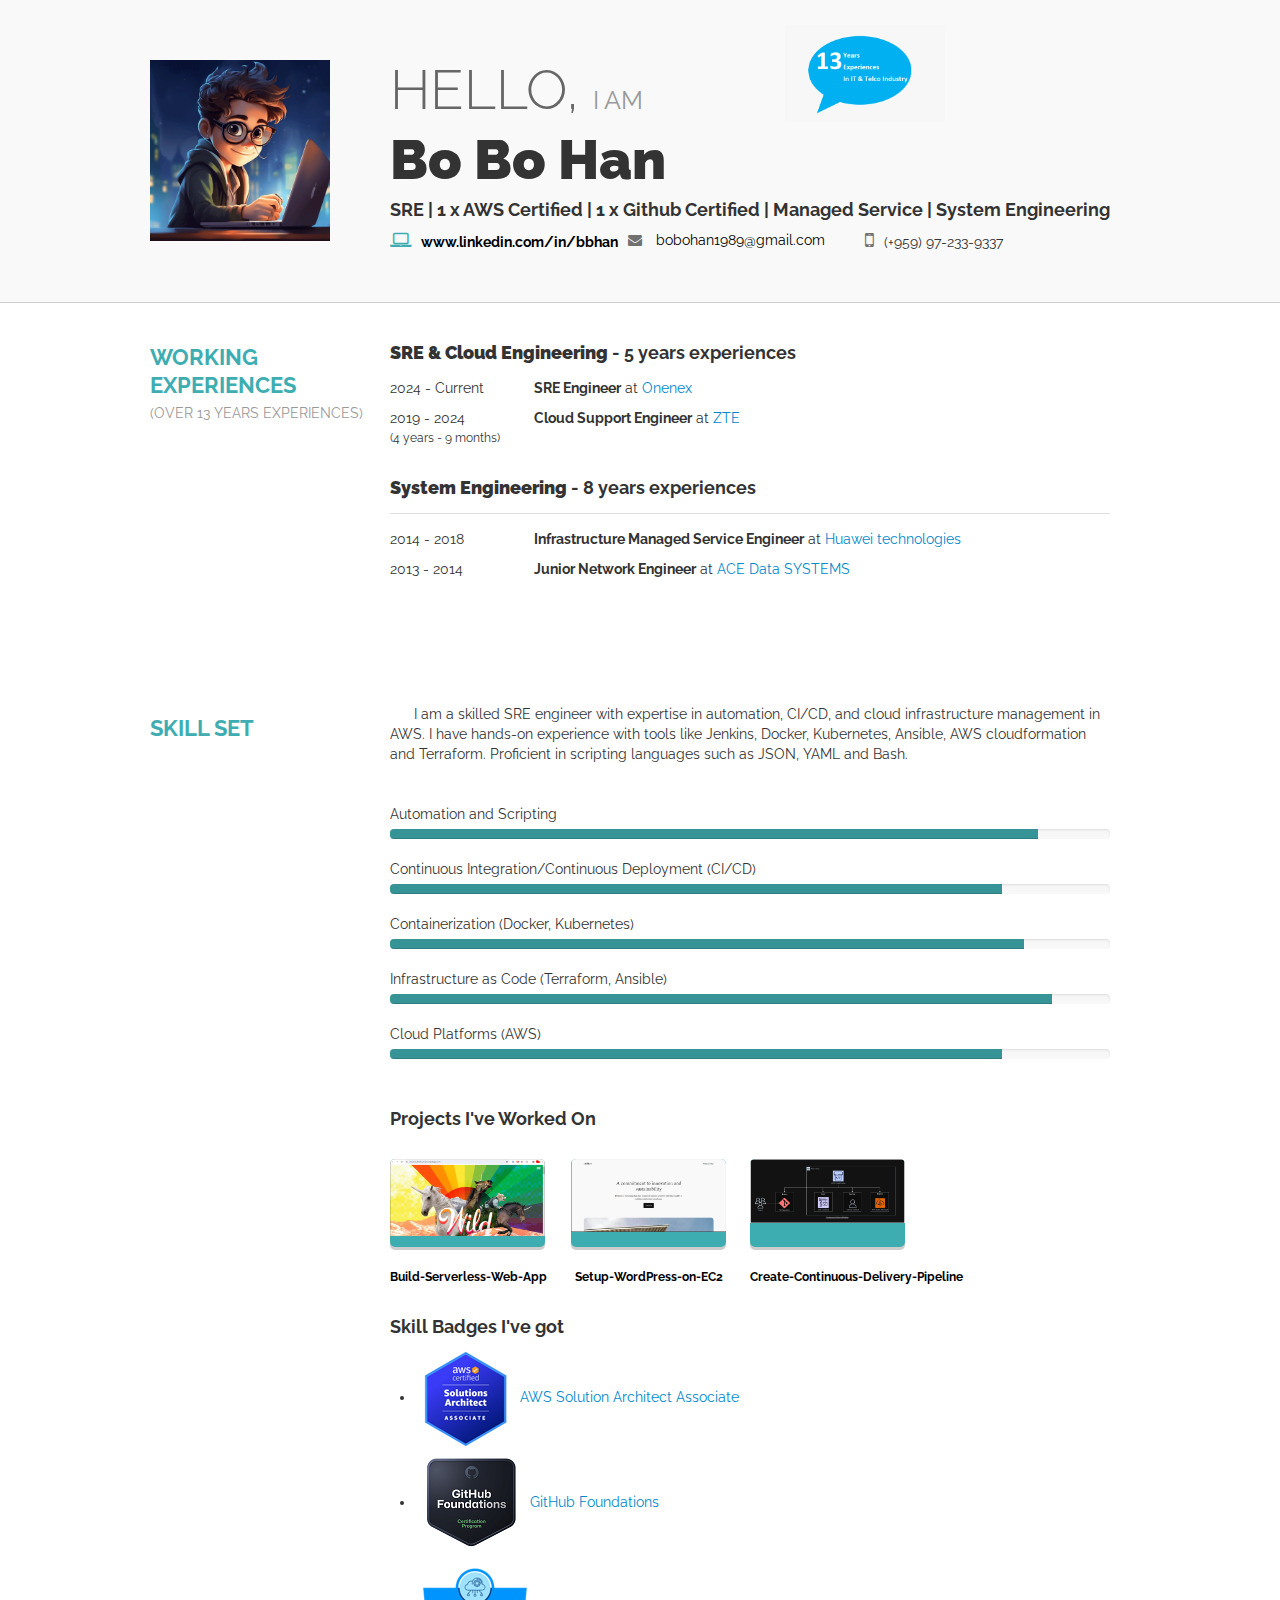
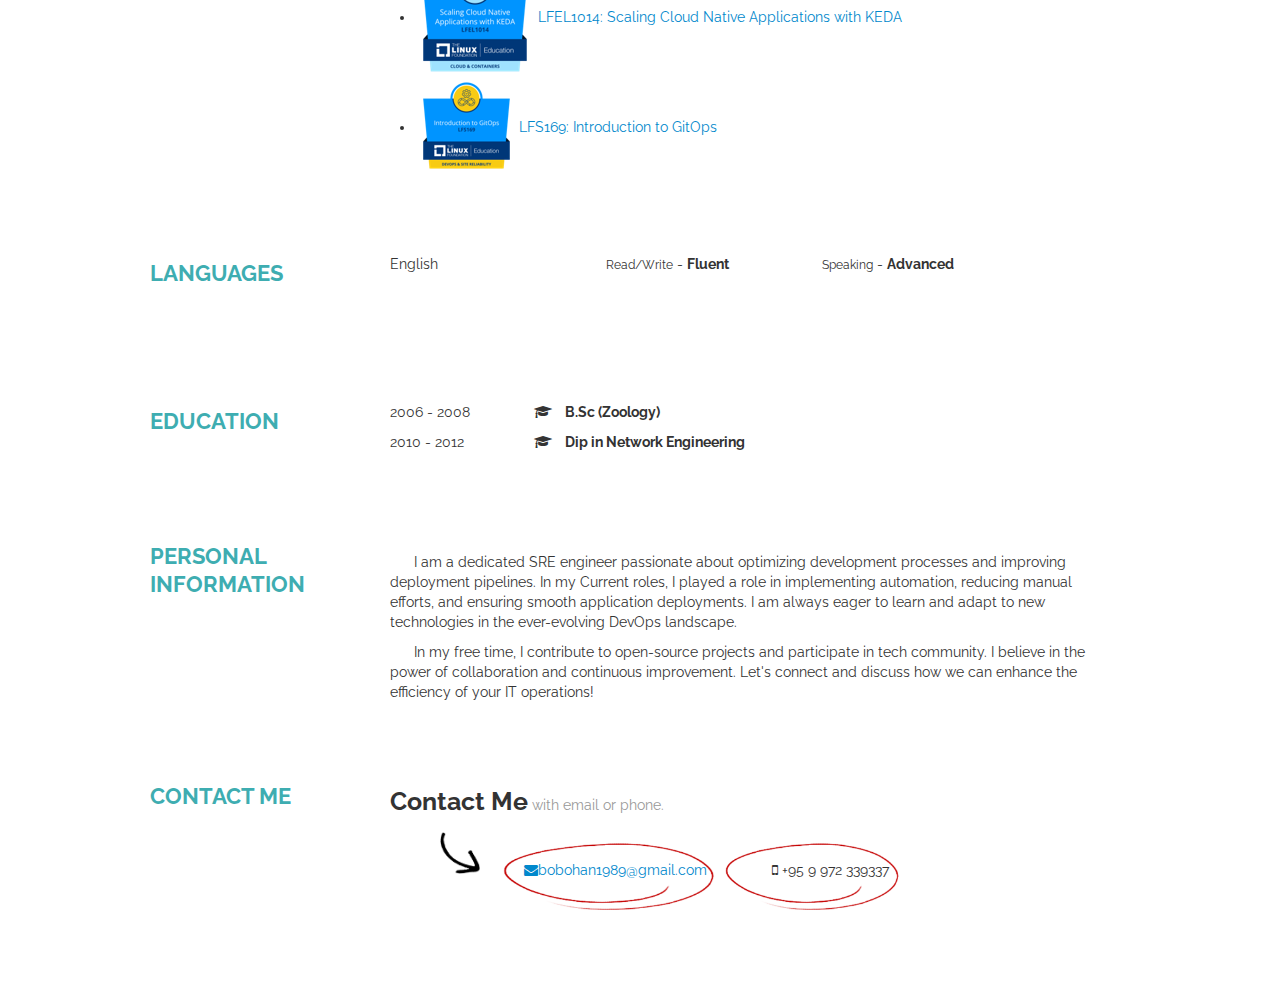
==== index.html @ 857ba601 "first commit" ====
<!DOCTYPE html
    PUBLIC "-//W3C//DTD XHTML 1.0 Transitional//EN" "http://www.w3.org/TR/xhtml1/DTD/xhtml1-transitional.dtd">
<html xmlns="http://www.w3.org/1999/xhtml">

<head>
    <meta http-equiv="Content-Type" content="text/html; charset=UTF-8" />
    <link rel="icon" href="favicon.ico" />
    <link rel="apple-touch-icon" href="logo192.png" />
    <link rel="manifest" href="manifest.json" />

    <title>Bo Bo Han - Resume (SRE Engineer)</title>
    <meta name="keywords" content="Resume, SRE Engineer, Bo Bo Han, IT Professional" />
    <meta name="description"
        content="Hello, I'm Bo Bo Han. This is my latest resume, showcasing my experience and skills as a Site Reliability Engineer. Feel free to contact me. Thank you for visiting :).">

    <link rel="stylesheet" href="css/resume.css?v=1.0.0" />
    <link rel="stylesheet" href="css/animate.css" />
    <link rel="stylesheet" href="css/bootstrap.css" />
    <link rel="stylesheet" href="css/font-awesome.css" />
    <link href='http://fonts.googleapis.com/css?family=Raleway:400,300,700,900,600' rel='stylesheet' type='text/css'>
</head>

<body>
    <div class="header">
        <div class="container">
            <div class="row">
                <div class="col-md-12">
                    <div class="leftcontent-wrapper">
                        <img src="img/aboutme.png" />
                    </div>
                    <div class="rightcontent-wrapper">
                        <div class="experience-bubble"><img src="img/experience-bubble.png" /></div>
                        <h1 class="hello">Hello, <small>I am</small></h1>
                        <h1 class="name">Bo Bo Han</h1>
                        <h4> SRE | 1 x AWS Certified | 1 x Github Certified | Managed Service | System Engineering </h4>
                        <div class="contact-wrapper">
                           <div class="content"><a href="https://www.linkedin.com/in/bbhan/" target="_blank"> <i
                                        class="fa fa-laptop"></i><strong>www.linkedin.com/in/bbhan</strong></a></div>
                            <div class="content"><a href="mailto:bobohan1989@gmail.com"> <i class="fa fa-envelope"></i>
                                    bobohan1989@gmail.com</a></div>
                            <div class="content"><i class="fa fa-mobile"></i>(+959) 97-233-9337</div>
                            <div class="clearfix"></div>
                        </div>
                    </div>
                    <div class="clearfix"></div>
                </div>
            </div>
        </div>
    </div>

    <div class="container">
        <div class="row">
            <div class="col-md-12">

                <!-- Working Experience //-->
                <div class="content-section fadeInLeft">
                    <div class="leftcontent-wrapper">
                        <h4 class="content-title">
                            Working <br />Experiences <br /><small>(Over 13 Years Experiences)</small>
                        </h4>
                    </div>

                    <div class="rightcontent-wrapper">
                        <div class="devops-experiences">
                            <h4><b>SRE & Cloud Engineering </b> - 5 years experiences </h4>
                            <ul class="two-columns-list">
                                <li>
                                    <div class="years">2024 - Current</div>
                                    <div class="company-name"><strong>SRE Engineer</strong> at <a
                                            href="https://www.onenex.co">Onenex</a></div>
                                    <div class="clearfix"></div>
                                </li>
                                <li>
                                    <div class="years">2019 - 2024<br /><small>(4 years - 9 months)</small></div>
                                    <div class="company-name"><strong>Cloud Support Engineer</strong> at <a
                                            href="https://zte.com.cn">ZTE</a> </div>
                                    <div class="clearfix"></div>
                                </li>
                            </ul>
                        </div>
                        <div class="it-experiences">
                            <h4><b>System Engineering</b> - 8 years experiences</h4>
                            <ul class="two-columns-list">
                                <li>
                                    <div class="years">2014 - 2018</div>
                                    <div class="company-name"><strong>Infrastructure Managed Service Engineer</strong> at <a
                                            href="https://huawei.com/">Huawei technologies</a></div>
                                    <div class="clearfix"></div>
                                </li>
                                <li>
                                    <div class="years">2013 - 2014</div>
                                    <div class="company-name"><strong>Junior Network Engineer</strong> at <a
                                            href="https://acedatasystems.com/">ACE Data SYSTEMS</a></div>
                                    <div class="clearfix"></div>
                                </li>
                            </ul>
                        </div>
                    </div>
                    <div class="clearfix"></div>
                </div>

                <!-- Skill set //-->
                <div class="content-section page-break">
                    <div class="leftcontent-wrapper">
                        <h4 class="content-title">
                            Skill set
                        </h4>
                    </div>

                    <div class="rightcontent-wrapper">
                        <p>
                            &nbsp; &nbsp; &nbsp; I am a skilled SRE engineer with expertise in automation,
                            CI/CD, and cloud infrastructure management in AWS. I have hands-on experience
                            with tools like Jenkins, Docker, Kubernetes, Ansible, AWS cloudformation and Terraform. Proficient in scripting
                            languages such as JSON, YAML and Bash.
                        </p>
                        <ul class="skill-metrics">
                            <li>
                                <label>Automation and Scripting</label>
                                <div class="progress progress-info">
                                    <div class="bar" style="width: 90%;"></div>
                                </div>
                            </li>
                            <li>
                                <label>Continuous Integration/Continuous Deployment (CI/CD)</label>
                                <div class="progress progress-info">
                                    <div class="bar" style="width: 85%;"></div>
                                </div>
                            </li>
                            <li>
                                <label>Containerization (Docker, Kubernetes)</label>
                                <div class="progress progress-info">
                                    <div class="bar" style="width: 88%;"></div>
                                </div>
                            </li>
                            <li>
                                <label>Infrastructure as Code (Terraform, Ansible)</label>
                                <div class="progress progress-info">
                                    <div class="bar" style="width: 92%;"></div>
                                </div>
                            </li>
                            <li>
                                <label>Cloud Platforms (AWS)</label>
                                <div class="progress progress-info">
                                    <div class="bar" style="width: 85%;"></div>
                                </div>
                            </li>
                        </ul>
                        <br />
                        <h4>Projects I've Worked On</h4>
                        <ul class="experience-list">
                            <li>
                                <a href="https://github.com/bobohan777/Build-Serverless-Web-App.git" target="_blank" class="img-wrapper">
                                    <img src="img/leetdev.png" />
                                </a>
                                <a href="https://github.com/bobohan777/Build-Serverless-Web-App.git" target="_blank">Build-Serverless-Web-App</a>
                            </li>
                            <li>
                                <a href="https://github.com/bobohan777/Setup-WordPress-on-EC2.git" target="_blank" class="img-wrapper">
                                    <img src="img/coronahelpmm.png" />
                                </a>
                                <a href="https://github.com/bobohan777/Setup-WordPress-on-EC2.git" target="_blank">Setup-WordPress-on-EC2</a>
                            </li>
                            <li>
                                <a href="https://github.com/bobohan777/Create-Continuous-Delivery-Pipeline.git" target="_blank" class="img-wrapper">
                                    <img src="img/mmunicode.png" />
                                </a>
                                <a href="https://github.com/bobohan777/Create-Continuous-Delivery-Pipeline.git" target="_blank">Create-Continuous-Delivery-Pipeline</a>
                            </li>
                        </ul>
                    </ul>
                    <br />
                    <h4>Skill Badges I've got</h4>
                    <ul class="Skill Badges">
                        <li>
                            <a href="https://www.credly.com/badges/03fb83b4-a9bb-4b6f-be5e-465e3edf1c02" target="_blank" class="img-wrapper">
                                <img src="img/saa.png" />
                            </a>
                            <a href="https://www.credly.com/badges/03fb83b4-a9bb-4b6f-be5e-465e3edf1c02" target="_blank">AWS Solution Architect Associate</a>
                        </li>
                        <li>
                            <a href="https://www.credly.com/badges/f5706eeb-5085-489d-ba36-c2495076cd00" target="_blank" class="img-wrapper">
                                <img src="img/ghf.png" />
                            </a>
                            <a href="https://www.credly.com/badges/f5706eeb-5085-489d-ba36-c2495076cd00" target="_blank">GitHub Foundations</a>
                        </li>
                        <li>
                            <a href="https://www.credly.com/badges/17815586-6fd0-4946-addd-3886fb50d069" target="_blank" class="img-wrapper">
                                <img src="img/scna.png" />
                            </a>
                            <a href="https://www.credly.com/badges/17815586-6fd0-4946-addd-3886fb50d069" target="_blank">LFEL1014: Scaling Cloud Native Applications with KEDA</a>
                        </li>
                        <li>
                            <a href="https://www.credly.com/badges/63108f53-55d9-424e-b134-520d7c746cb9" target="_blank" class="img-wrapper">
                                <img src="img/gitops.png" />
                            </a>
                            <a href="https://www.credly.com/badges/63108f53-55d9-424e-b134-520d7c746cb9" target="_blank">LFS169: Introduction to GitOps</a>
                        </li>
                    </ul>
                    </div>
                    <div class="clearfix"></div>
                </div>

                <!-- Languages //-->
                <div class="content-section">
                    <div class="leftcontent-wrapper">
                        <h4 class="content-title">
                            Languages
                        </h4>
                    </div>

                    <div class="rightcontent-wrapper">
                        <ul class="two-columns-list language-list">
                            <li>
                                <div class="pull-left language">English</div>
                                <div class="pull-left language"><small>Read/Write</small> - <strong>Fluent</strong></div>
                                <div class="pull-left language"><small>Speaking</small> - <strong>Advanced</strong></div>
                                <div class="clearfix"></div>
                            </li>
                            
                        </ul>
                    </div>
                    <div class="clearfix"></div>
                </div>

                <!-- Education //-->
                <div class="content-section page-break">
                    <div class="leftcontent-wrapper">
                        <h4 class="content-title">
                            Education
                        </h4>
                    </div>

                    <div class="rightcontent-wrapper">
                        <ul class="two-columns-list education">
                            <li>
                            <div class="years">2006 - 2008</div>
                            <div class="company-name"><strong><i class="fa fa-graduation-cap"></i> B.Sc (Zoology)</strong></div>
                            </li>

                            <br>
                            <li>
                            
                            <div class="years">2010 - 2012</div>
                            <div class="company-name"><strong><i class="fa fa-graduation-cap"></i> Dip in Network Engineering</strong></div>
                            </li>
                                <div class="clearfix"></div>
                        </br>
                        </ul>
                    </div>
                    <div class="clearfix"></div>
                </div>

                <!-- Personal Information //-->
                <div class="content-section">
                    <div class="leftcontent-wrapper">
                        <h4 class="content-title">
                            Personal <br /> Information
                        </h4>
                    </div>

                    <div class="rightcontent-wrapper">
                        
                        <br>
                        <p>
                            &nbsp; &nbsp; &nbsp; I am a dedicated SRE engineer passionate about optimizing
                            development processes and improving deployment pipelines. In my Current roles, I played a
                            role in implementing automation, reducing manual efforts, and ensuring smooth
                            application deployments. I am always eager to learn and adapt to new technologies in the
                            ever-evolving DevOps landscape.
                        </p>
                        <p>
                            &nbsp; &nbsp; &nbsp; In my free time, I contribute to open-source projects and participate
                            in tech community. I believe in the power of collaboration and continuous improvement. Let's
                            connect and discuss how we can enhance the efficiency of your IT operations!
                        </p>
                    </div>
                    <div class="clearfix"></div>
                </div>

                <!-- Contact Information //-->
                <div class="content-section">
                    <div class="leftcontent-wrapper">
                        <h4 class="content-title">
                            Contact Me
                        </h4>
                    </div>


                    <div class="rightcontent-wrapper">
                        <h3> Contact Me<small> with email or phone.</small></h3>
                        <img src="img/resume-arrow.png" class="resume-arrow" />
                        <img src="img/hand-drawing-circle.png" class="contact-circle" />
                        <div class="salary-contact-wrapper">
                            <div class="email"> &nbsp;<a href="mailto:bobohan1989@gmail.com"><i
                                        class="fa fa-envelope"></i>bobohan1989@gmail.com</a></div>
                            <div class="phone"><i class="fa fa-mobile"></i> +95 9 972 339337</div>
                        </div>
                    </div>
                </div>

            </div>
        </div>
    </div>
    <br /><br /><br /><br />
    <br /><br /><br /><br />
</body>

</html>
---- css/resume.css ----
@charset "UTF-8";
/* CSS Document */
*{
	font-family	: 'Raleway',FontAwesome, sans-serif;
	}
.clearfix{
	clear		: both;
	float		: none !important;
	}
.header{
	background	: #f9f9f9;
	padding		: 50px 0px;
	border-bottom: solid 1px #cdcdcd;
	}
.leftcontent-wrapper{
	position	:relative;
	width		: 25%;
	float		: left;
	}
.leftcontent-wrapper img{
	margin		: 10px 0;
	width		: 180px;
	}
.rightcontent-wrapper{
	position	: relative;
	width		: 75%;
	float		: left;
	}
.rightcontent-wrapper .hello{
	color		: #666666;
	font-size	: 55px;
	line-height	: 60px;
	font-weight	: 300;
	text-transform:uppercase;
	}
.rightcontent-wrapper .hello small{
	font-size	: 25px;
	}
.rightcontent-wrapper .name{
	font-weight	: 900;
	font-size	: 55px;
	line-height	: 60px;
	}
.rightcontent-wrapper h2{
	font-size	: 25px;
	font-weight	: 300;
	text-transform:uppercase;
	padding-left: 1.7em;
	}
.experience-bubble{
	width		: 160px;
	position	: absolute;
	right		: 165px;
	top			: -25px;
	}
.contact-wrapper{
	display		: block;
	}
.contact-wrapper .content{
	width		: 33%;
	float		: left;
	}
.contact-wrapper .content .fa{
	margin-right: 10px;
	}
.contact-wrapper .content .fa-mobile,
.contact-wrapper .content .fa-envelope{
	color		: #717171 !important;
	}
.contact-wrapper .content .fa-mobile,
.contact-wrapper .content .fa-laptop{
	font-size	: 20px;
	
	}
.contact-wrapper .content a{
	color		: #000000
	}
.contact-wrapper .content .fa-laptop{
	color		: #3eadb1;
	}
.content-title{
	color		: #3eadb1;
	font-weight	: bold;
	font-size	: 22px;
	line-height	: 28px;
	text-transform:uppercase;
	}
.content-title small{
	line-height	: 28px;
	}
.content-section{
	margin		: 30px 0 60px 0;
	}
.database-experiences h4,
.it-experiences h4{
	padding		: 15px 0px;
	border-bottom: solid 1px #e0e0e0;	
	}
.database-experiences,
.it-experiences{
	
	margin		: 0 0 20px 0px;
	}
.two-columns-list{
	padding		: 0;
	margin		: 0;
	}
.two-columns-list li{
	list-style	: none;
	padding		: 5px 0px;
	}
.two-columns-list li .years{
	width		: 20%;
	}
.two-columns-list li .years,
.two-columns-list li .company-name{
	float		: left;
	}
	.two-columns-list li .years{
		width		: 20%;
		}
	.two-columns-list li .years,
	.two-columns-list li .company-name{
		float		: left;
		}
.skill-metrics{
	padding		: 0;
	margin		: 40px 0 0 0;
	}
.skill-metrics li{
	list-style	: none;
	}
.skill-metrics li label{
	}
.skill-metrics li .progress{
	height		: 10px;
	}
.skill-metrics li .background-gray{
	}
.skill-metrics li .current-value{
	}
.skill-metrics .progress-info .bar{
	background		: #369497 !important;
	}
	
.language-list li .language{
	width		: 30%;
	float		: left;
	}
.personal-info-list li{
	display		: inlne-block;
	}
.personal-info-list li div{
	margin		: 2px 0px;
	padding		: 0px 0px;
	float		: left;
	width		: 25%;
	}
	
.education .fa{
	margin-right: 10px;
	}
.resume-arrow{
	position	: absolute;
	width		: 40px;
	left		: 50px;
	}
.contact-circle{
	position	: absolute;
	top			: 70px;
	left		: 110px;
	width		: 400px;
	}
.salary-contact-wrapper{
	position	: absolute;
	top			: 88px;
	left		: 130px;
	}
.salary-contact-wrapper > .email,
.salary-contact-wrapper > .phone{
	margin-right: 65px;
	float		: left;
	}
.experience-list{
	padding		: 0;
	margin		: 0;
	}
.experience-list li{
	display		: inline-block;
	margin		: 20px 20px 0 0;	
	}
.experience-list li a{
	display		: block;
	text-align	: center;
	font-size	: 12px;
	color		: #000;
	font-weight	: 700;
	}
.experience-list li .img-wrapper,
.experience-list li a img{
	-webkit-transition: all 400ms ease;
	-moz-transition: all 400ms ease;
	-ms-transition: all 400ms ease;
	-o-transition: all 400ms ease;
	transition: all 400ms ease;
	}
.experience-list li .img-wrapper{
	overflow	: hidden;
	display		: block;
	width		: 155px;
	height		: 88px;
	border-radius: 5px;
	box-shadow	: 0px 3px 0px #ccc;
	background	: #3eadb1;
	margin-bottom :20px;
	}
.experience-list li a:hover img{
	-moz-transform: scale(1.4) rotate(10deg);
	-webkit-transform: scale(1.4) rotate(10deg);
	-o-transform: scale(1.4) rotate(10deg);
	-ms-transform: scale(1.4) rotate(10deg);
	transform: scale(1.4) rotate(10deg);
	}

@media print {
	/* body {transform: scale(.75);} */
	body { 
		/* padding: 70px 100px 30px 70px; */
		padding-top: 30px;
		padding-right: 70px;
		padding-bottom: 30px;
		padding-left: 70px;
	}
	p{
		padding-right: 50px;
	}
	table {page-break-inside: avoid;}
	a:after {
        display: none !important;
    }
}

.page-break{
	page-break-before: always;
	margin-top: 100px;
}
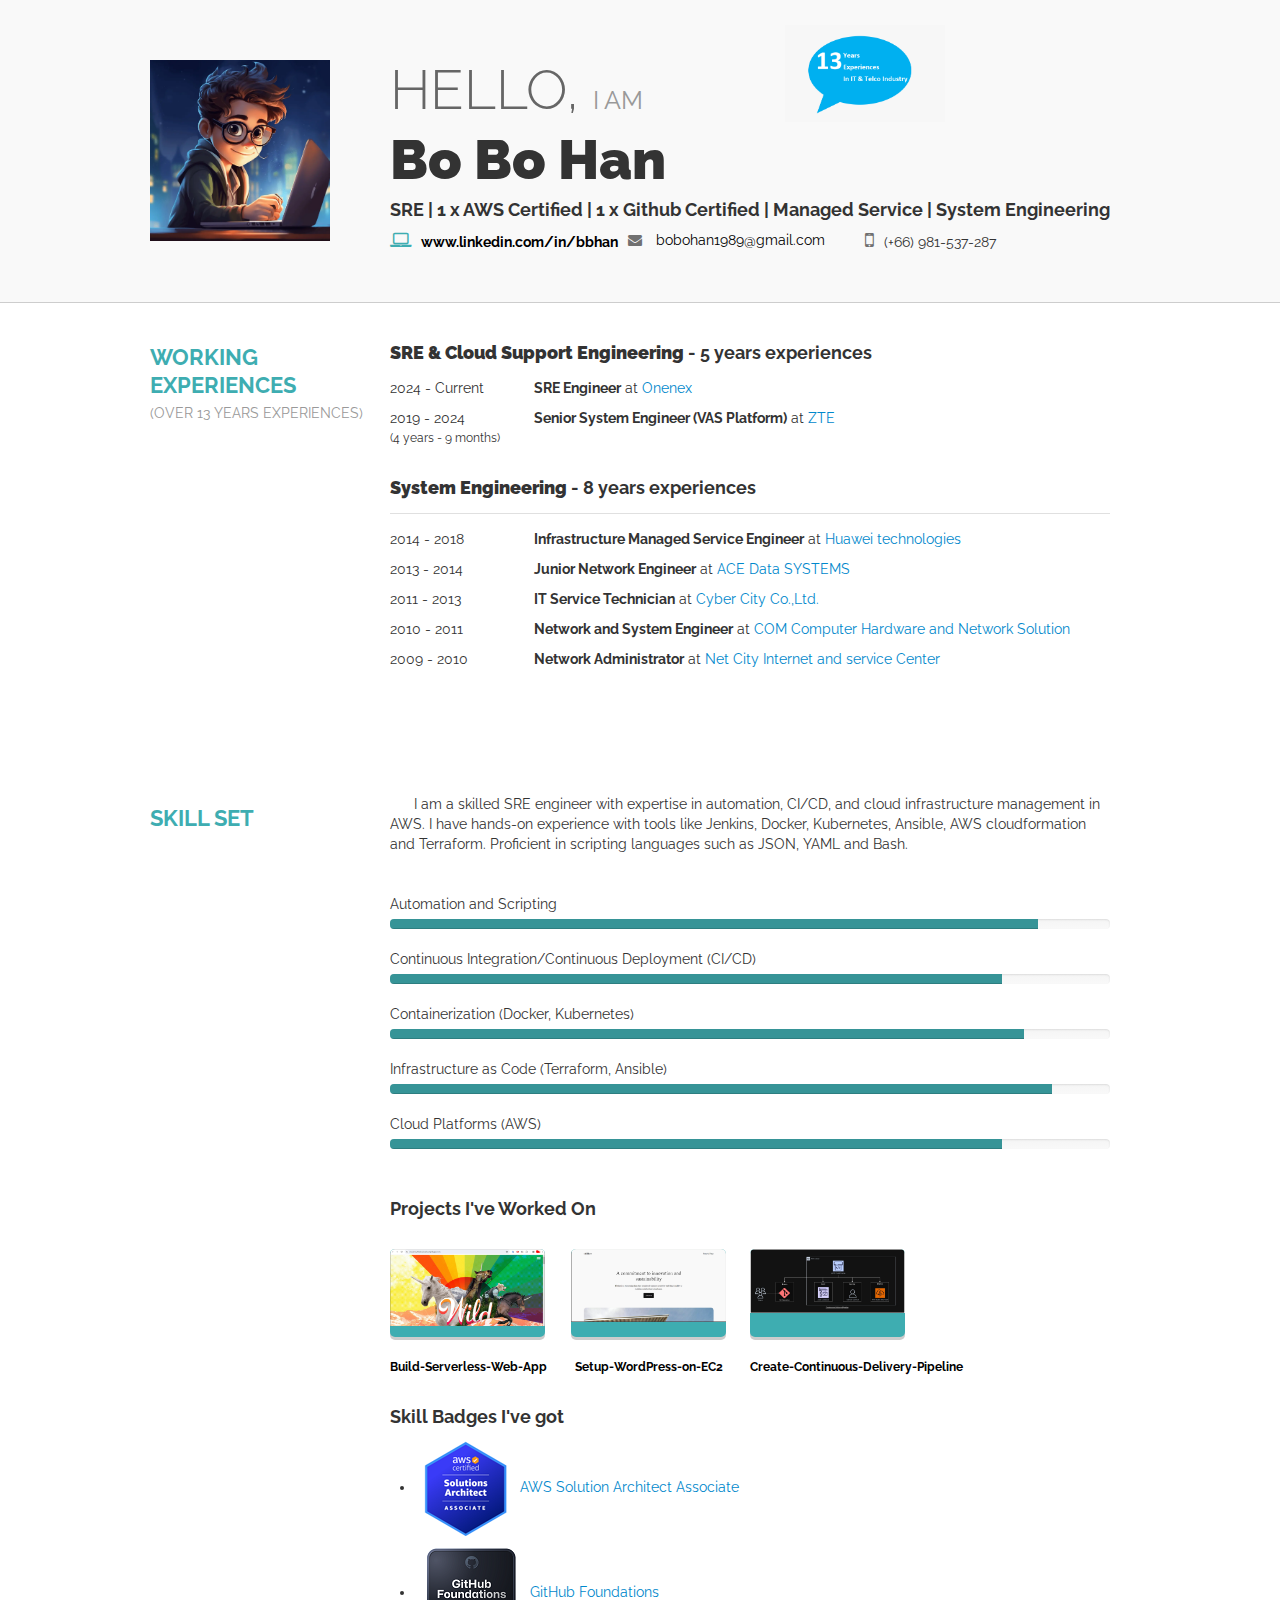
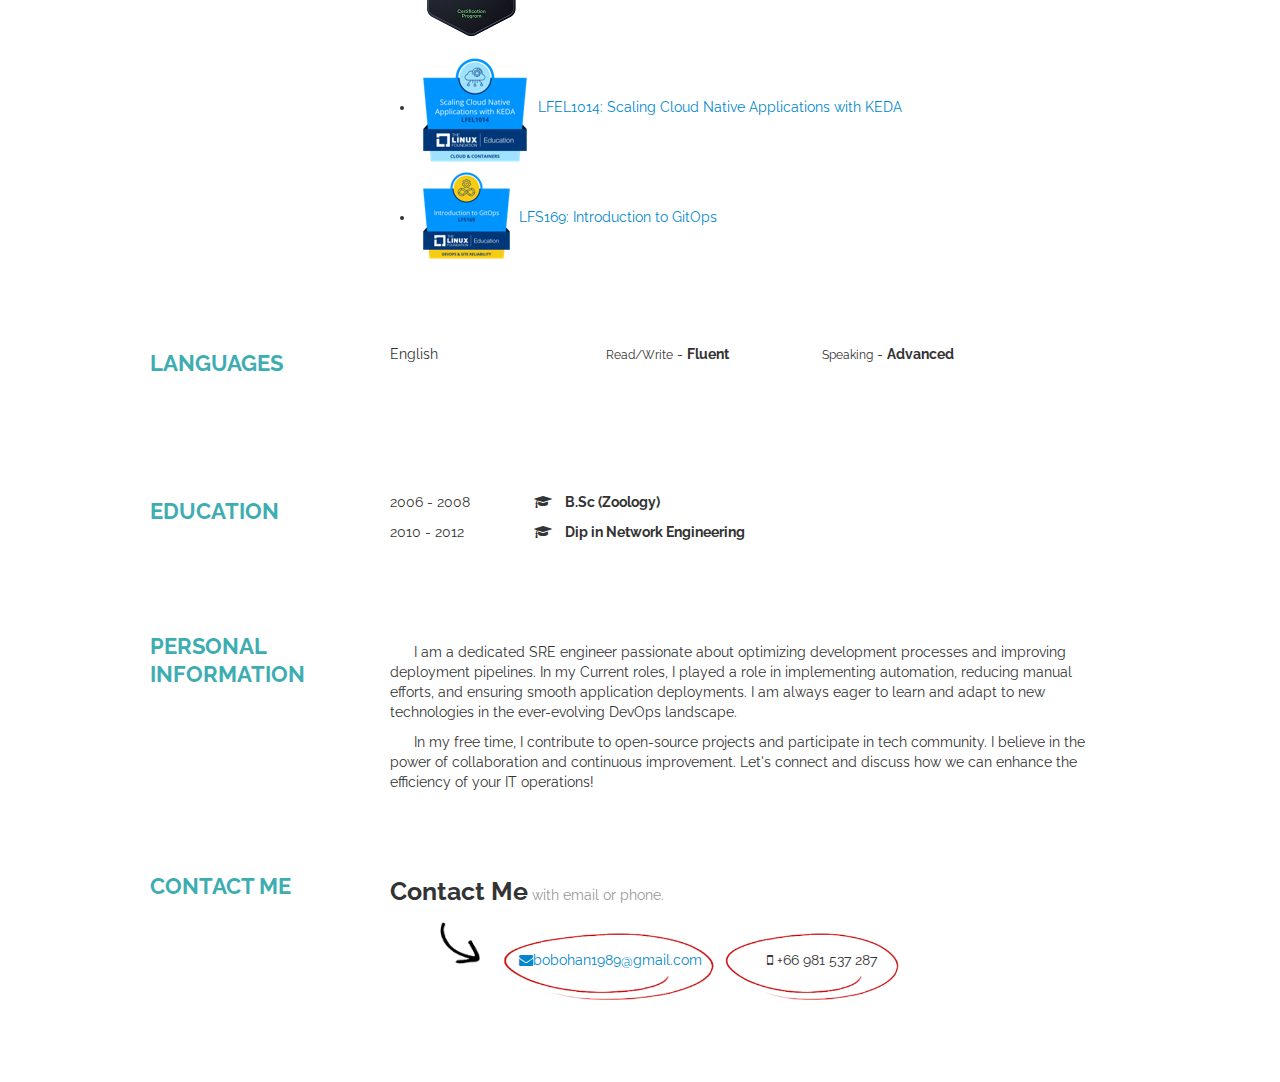
==== commit 44ba08fa: "update2" ====
--- a/index.html
+++ b/index.html
@@ -38,7 +38,7 @@
                                         class="fa fa-laptop"></i><strong>www.linkedin.com/in/bbhan</strong></a></div>
                             <div class="content"><a href="mailto:bobohan1989@gmail.com"> <i class="fa fa-envelope"></i>
                                     bobohan1989@gmail.com</a></div>
-                            <div class="content"><i class="fa fa-mobile"></i>(+959) 97-233-9337</div>
+                            <div class="content"><i class="fa fa-mobile"></i>(+66) 981-537-287</div>
                             <div class="clearfix"></div>
                         </div>
                     </div>
@@ -62,7 +62,7 @@
 
                     <div class="rightcontent-wrapper">
                         <div class="devops-experiences">
-                            <h4><b>SRE & Cloud Engineering </b> - 5 years experiences </h4>
+                            <h4><b>SRE & Cloud Support Engineering </b> - 5 years experiences </h4>
                             <ul class="two-columns-list">
                                 <li>
                                     <div class="years">2024 - Current</div>
@@ -72,7 +72,7 @@
                                 </li>
                                 <li>
                                     <div class="years">2019 - 2024<br /><small>(4 years - 9 months)</small></div>
-                                    <div class="company-name"><strong>Cloud Support Engineer</strong> at <a
+                                    <div class="company-name"><strong>Senior System Engineer (VAS Platform)</strong> at <a
                                             href="https://zte.com.cn">ZTE</a> </div>
                                     <div class="clearfix"></div>
                                 </li>
@@ -91,6 +91,24 @@
                                     <div class="years">2013 - 2014</div>
                                     <div class="company-name"><strong>Junior Network Engineer</strong> at <a
                                             href="https://acedatasystems.com/">ACE Data SYSTEMS</a></div>
+                                    <div class="clearfix"></div>
+                                </li>
+                                <li>
+                                    <div class="years">2011 - 2013</div>
+                                    <div class="company-name"><strong>IT Service Technician</strong> at <a
+                                            href="   ">Cyber City Co.,Ltd.</a></div>
+                                    <div class="clearfix"></div>
+                                </li>
+                                <li>
+                                    <div class="years">2010 - 2011</div>
+                                    <div class="company-name"><strong>Network and System Engineer</strong> at <a
+                                            href="  ">COM Computer Hardware and Network Solution</a></div>
+                                    <div class="clearfix"></div>
+                                </li>
+                                <li>
+                                    <div class="years">2009 - 2010</div>
+                                    <div class="company-name"><strong>Network Administrator</strong> at <a
+                                            href="  ">Net City Internet and service Center</a></div>
                                     <div class="clearfix"></div>
                                 </li>
                             </ul>
@@ -294,7 +312,7 @@
                         <div class="salary-contact-wrapper">
                             <div class="email"> &nbsp;<a href="mailto:bobohan1989@gmail.com"><i
                                         class="fa fa-envelope"></i>bobohan1989@gmail.com</a></div>
-                            <div class="phone"><i class="fa fa-mobile"></i> +95 9 972 339337</div>
+                            <div class="phone"><i class="fa fa-mobile"></i> +66 981 537 287</div>
                         </div>
                     </div>
                 </div>
--- a/css/resume.css
+++ b/css/resume.css
@@ -174,7 +174,7 @@
 .salary-contact-wrapper{
 	position	: absolute;
 	top			: 88px;
-	left		: 130px;
+	left		: 125px;
 	}
 .salary-contact-wrapper > .email,
 .salary-contact-wrapper > .phone{
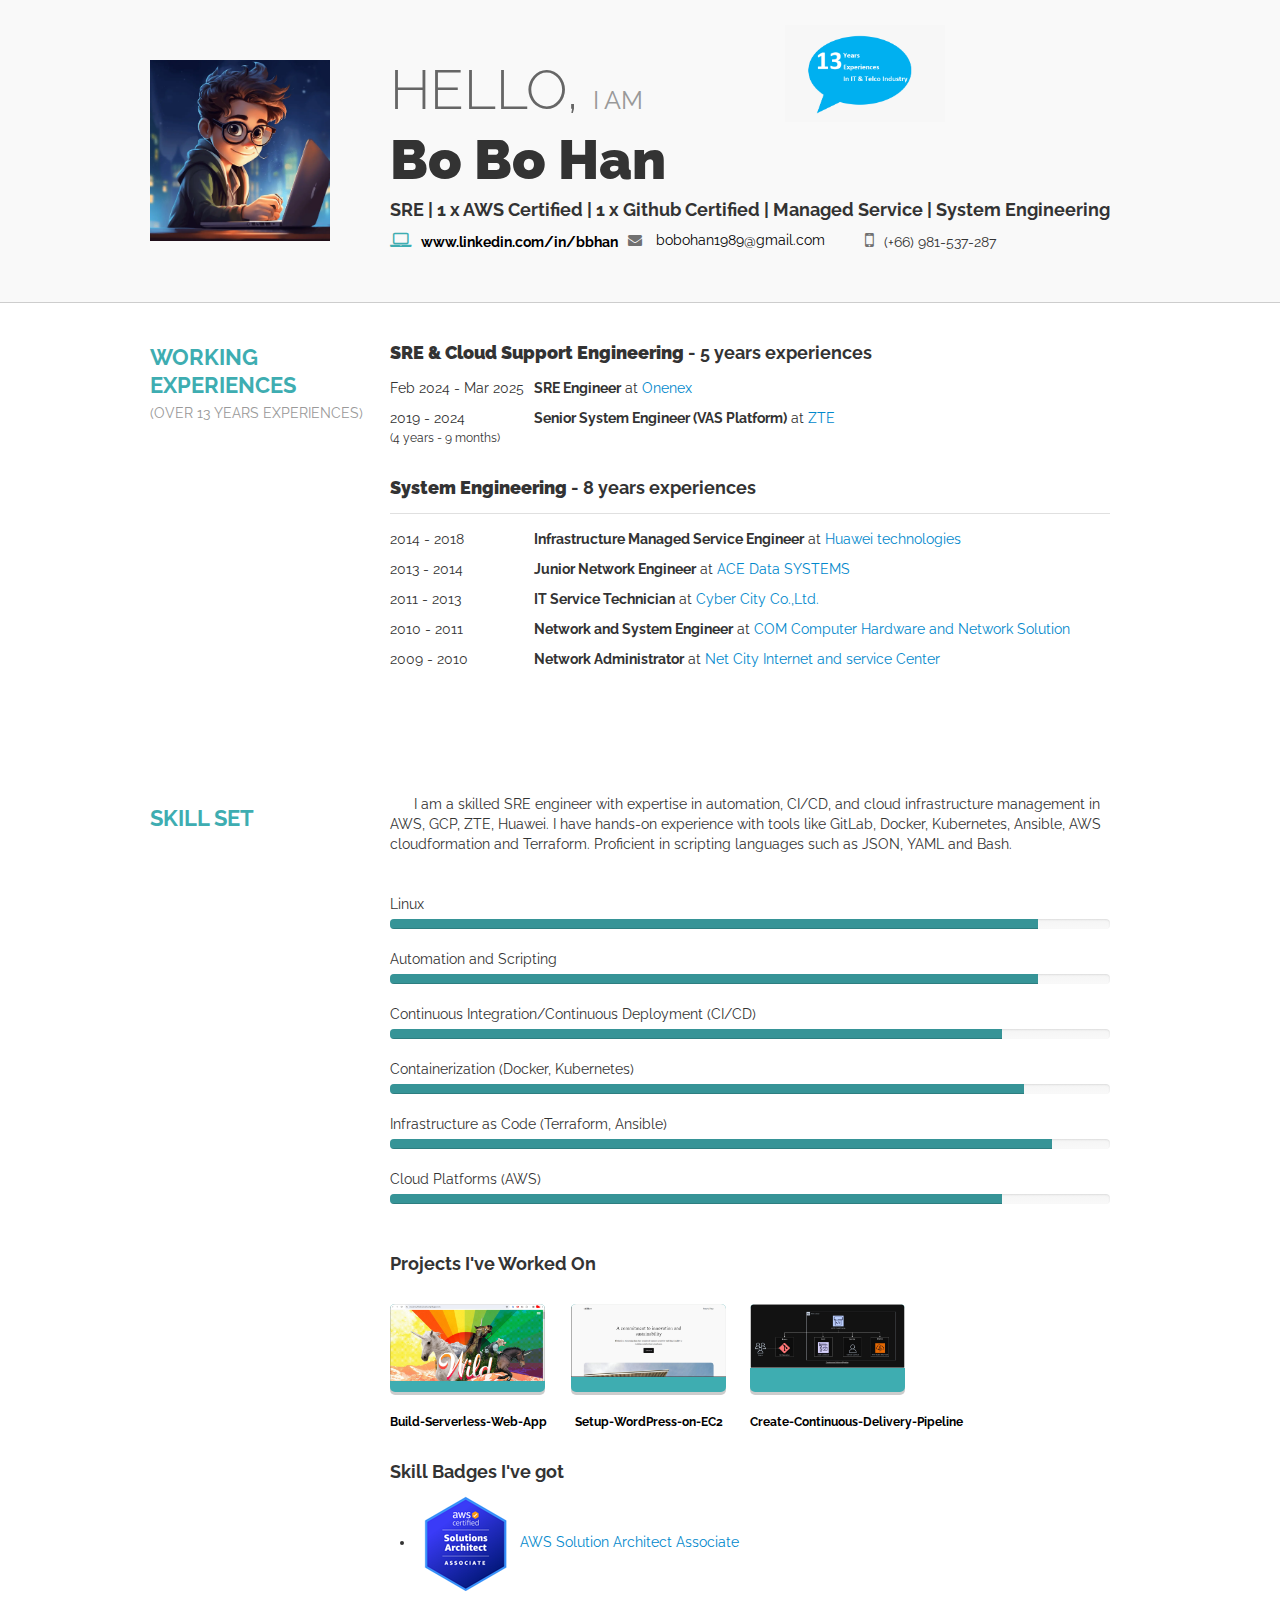
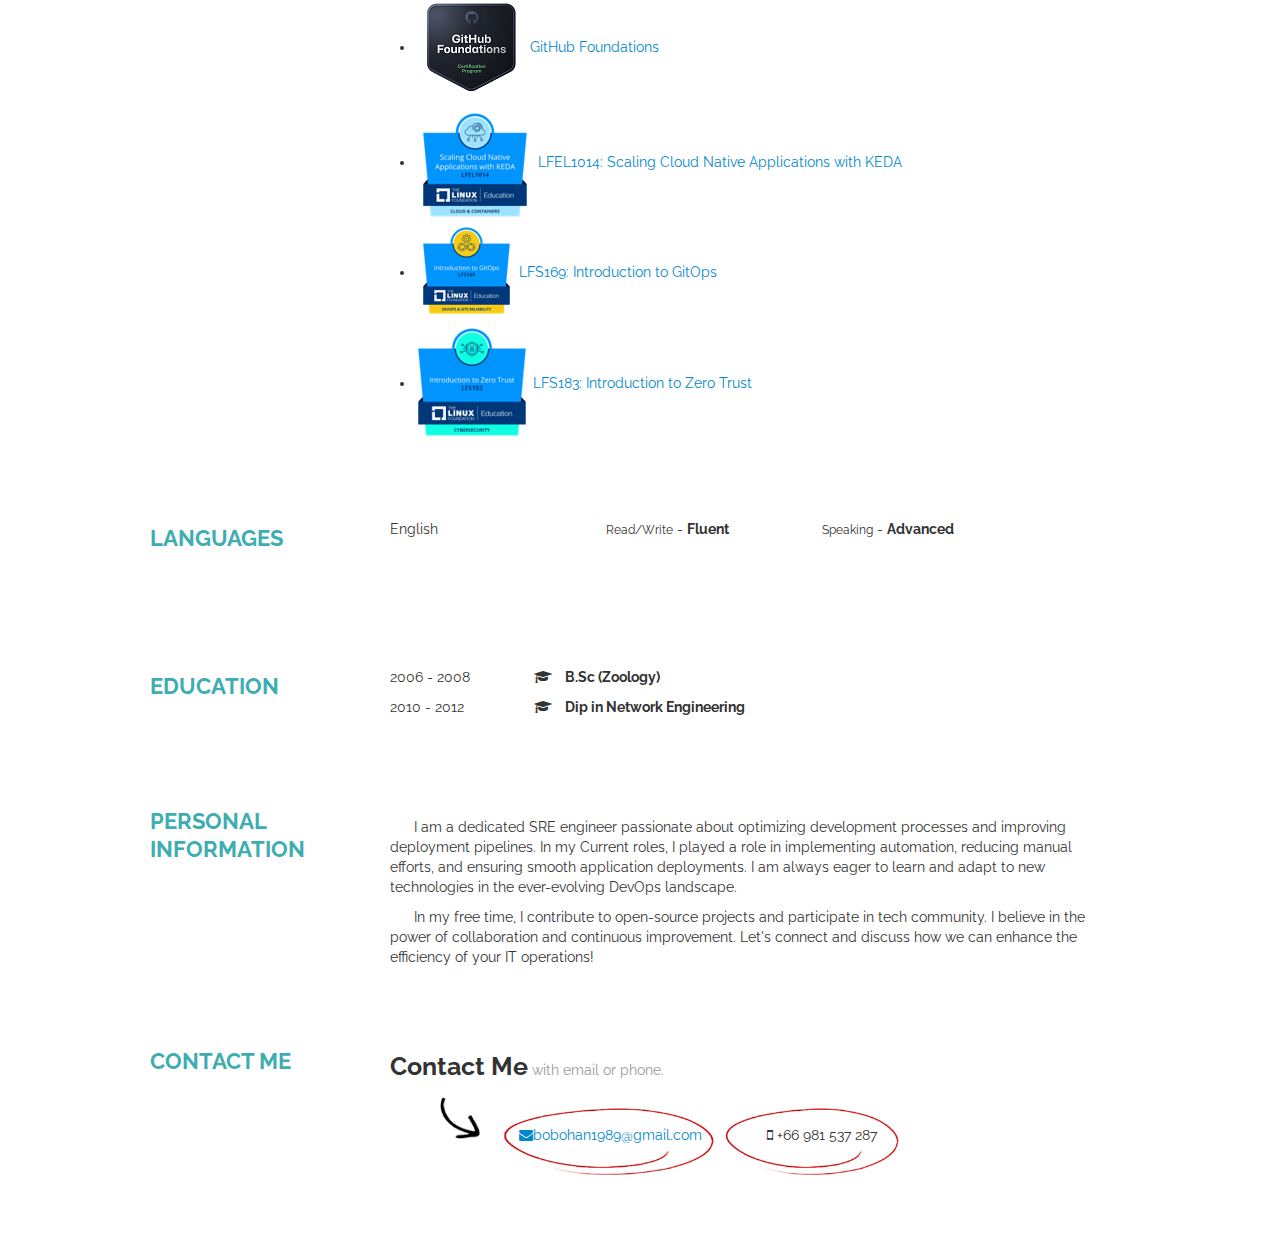
==== commit abf14d31: "update-20250318" ====
--- a/index.html
+++ b/index.html
@@ -65,7 +65,7 @@
                             <h4><b>SRE & Cloud Support Engineering </b> - 5 years experiences </h4>
                             <ul class="two-columns-list">
                                 <li>
-                                    <div class="years">2024 - Current</div>
+                                    <div class="years">Feb 2024 - Mar 2025</div>
                                     <div class="company-name"><strong>SRE Engineer</strong> at <a
                                             href="https://www.onenex.co">Onenex</a></div>
                                     <div class="clearfix"></div>
@@ -128,11 +128,17 @@
                     <div class="rightcontent-wrapper">
                         <p>
                             &nbsp; &nbsp; &nbsp; I am a skilled SRE engineer with expertise in automation,
-                            CI/CD, and cloud infrastructure management in AWS. I have hands-on experience
-                            with tools like Jenkins, Docker, Kubernetes, Ansible, AWS cloudformation and Terraform. Proficient in scripting
+                            CI/CD, and cloud infrastructure management in AWS, GCP, ZTE, Huawei. I have hands-on experience
+                            with tools like GitLab, Docker, Kubernetes, Ansible, AWS cloudformation and Terraform. Proficient in scripting
                             languages such as JSON, YAML and Bash.
                         </p>
                         <ul class="skill-metrics">
+                            <li>
+                                <label>Linux</label>
+                                <div class="progress progress-info">
+                                    <div class="bar" style="width: 90%;"></div>
+                                </div>
+                            </li>
                             <li>
                                 <label>Automation and Scripting</label>
                                 <div class="progress progress-info">
@@ -213,6 +219,12 @@
                                 <img src="img/gitops.png" />
                             </a>
                             <a href="https://www.credly.com/badges/63108f53-55d9-424e-b134-520d7c746cb9" target="_blank">LFS169: Introduction to GitOps</a>
+                        </li>
+                        <li>
+                            <a href="https://www.credly.com/badges/23acabd3-6e97-446f-8c9f-7711f3f37957" target="_blank" class="img-wrapper">
+                                <img src="img/zt.png" />
+                            </a>
+                            <a href="https://www.credly.com/badges/23acabd3-6e97-446f-8c9f-7711f3f37957" target="_blank">LFS183: Introduction to Zero Trust</a>
                         </li>
                     </ul>
                     </div>
